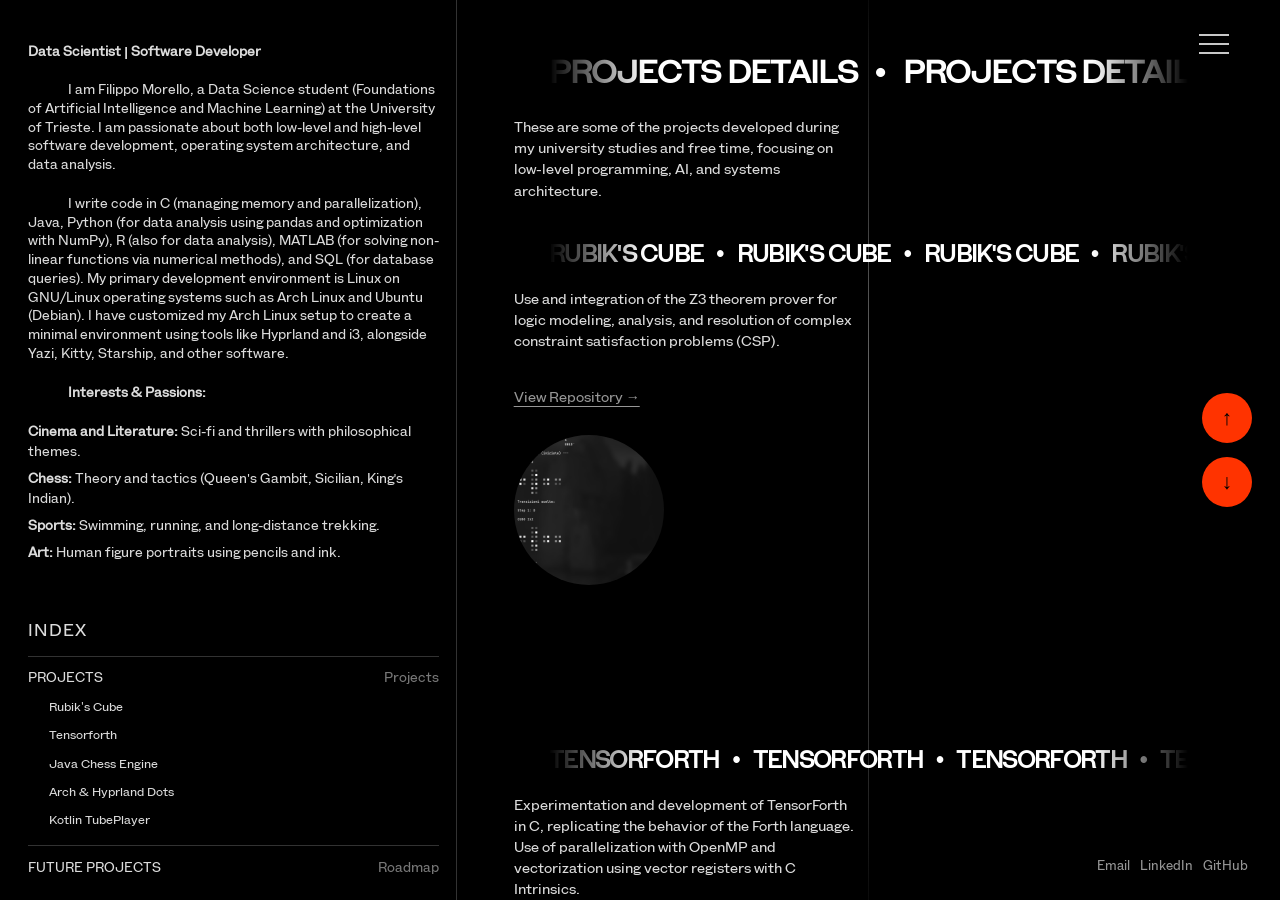
==== html/projects.html @ e390a2e4 "Update timeline layout, convert to English, and reorganize project structure" ====
<!DOCTYPE html>
<html lang="it">
<head>
    <meta charset="UTF-8">
    <meta name="viewport" content="width=device-width, initial-scale=1.0">
    <title>Filippo Morello - Projects</title>
    <link rel="stylesheet" href="../css/style.css">
</head>
<body>
    <div class="page" id="top">
        <div class="orientation">
            
            <!-- Left Pane (Verso) -->
            <div class="verso">
                <nav class="hamburger-nav">
                    <div class="hamburger-icon">
                        <span></span>
                        <span></span>
                        <span></span>
                    </div>
                                        <div class="hamburger-menu">
                        <a href="../index.html">Home</a>
                        <a href="projects.html">Projects</a>
                    </div>
                </nav>
                
                <div class="verso-index" id="about">
                    <p class="no-indent"><strong>Data Scientist | Software Developer</strong></p>
                    <p>I am Filippo Morello, a Data Science student (Foundations of Artificial Intelligence and Machine Learning) at the University of Trieste. I am passionate about both low-level and high-level software development, operating system architecture, and data analysis.</p>
                    <p>I write code in C (managing memory and parallelization), Java, Python (for data analysis using pandas and optimization with NumPy), R (also for data analysis), MATLAB (for solving non-linear functions via numerical methods), and SQL (for database queries). My primary development environment is Linux on GNU/Linux operating systems such as Arch Linux and Ubuntu (Debian). I have customized my Arch Linux setup to create a minimal environment using tools like Hyprland and i3, alongside Yazi, Kitty, Starship, and other software.</p>
                                        <p style="margin-top: 1em;"><strong>Interests & Passions:</strong></p>
                    <ul style="list-style-type: none; padding: 0; margin-top: 0.5em; line-height: 1.5;">
                        <li style="margin-bottom: 0.5em;"><strong>Cinema and Literature:</strong> Sci-fi and thrillers with philosophical themes.</li>
                        <li style="margin-bottom: 0.5em;"><strong>Chess:</strong> Theory and tactics (Queen's Gambit, Sicilian, King's Indian).</li>
                        <li style="margin-bottom: 0.5em;"><strong>Sports:</strong> Swimming, running, and long-distance trekking.</li>
                        <li style="margin-bottom: 0.5em;"><strong>Art:</strong> Human figure portraits using pencils and ink.</li>
                    </ul>
                    
                    <p class="contact" id="contact">
                        <a href="mailto:filippo.morello@proton.me">Email</a>
                        <a href="https://www.linkedin.com/in/filmor04/" target="_blank">LinkedIn</a>
                        <a href="https://github.com/Il-Moro" target="_blank">GitHub</a>
                    </p>
                </div>

                <div class="fonts" id="index-list">
                    <header class="section-header">
                        <h1>Index</h1>
                    </header>
                    
                    
                    <div class="item">
                        <a href="#projects">
                            <p class="item-details">
                                <span class="title">PROJECTS</span>
                                <span class="collaborator">Projects</span>
                            </p>
                        </a>
                        
                        <!-- Indented projects -->
                        <div class="sub-projects" style="padding-left: 1.5em; margin-top: 0.5em;">
                            <div class="item" style="border-top: none; padding: 0.4rem 0;">
                                <a href="#rubiks"><p class="item-details"><span class="title" style="text-transform: none; font-size: 0.9em;">Rubik's Cube</span></p></a>
                            </div>
                            <div class="item" style="border-top: none; padding: 0.4rem 0;">
                                <a href="#tensorforth"><p class="item-details"><span class="title" style="text-transform: none; font-size: 0.9em;">Tensorforth</span></p></a>
                            </div>
                            <div class="item" style="border-top: none; padding: 0.4rem 0;">
                                <a href="#chess"><p class="item-details"><span class="title" style="text-transform: none; font-size: 0.9em;">Java Chess Engine</span></p></a>
                            </div>
                            <div class="item" style="border-top: none; padding: 0.4rem 0;">
                                <a href="#dots"><p class="item-details"><span class="title" style="text-transform: none; font-size: 0.9em;">Arch & Hyprland Dots</span></p></a>
                            </div>
                            <div class="item" style="border-top: none; padding: 0.4rem 0;">
                                <a href="#tubeplayer"><p class="item-details"><span class="title" style="text-transform: none; font-size: 0.9em;">Kotlin TubePlayer</span></p></a>
                            </div>
                        </div>
                    </div>

                    <div class="item">
                        <a href="#future">
                            <p class="item-details">
                                <span class="title">FUTURE PROJECTS</span>
                                <span class="collaborator">Roadmap</span>
                            </p>
                        </a>
                    </div>

                    
                </div>
            </div>
            
            <!-- Right Pane (Recto) -->
            <div class="recto">
                
                <div id="projects" class="synopsis" style="padding-top: 4em; padding-bottom: 2em; min-height: auto;">
                    <div class="giant-index-block" style="margin-bottom: 1.5em; width: 100%;">
                        <div class="giant-word-container marquee-fade-container">
                            <h1 class="giant-word marquee-content" style="margin: 0; padding: 0; font-size: 2.5vw; color: #fff;">
                                Projects Details &nbsp; &bull; &nbsp; Projects Details &nbsp; &bull; &nbsp; Projects Details &nbsp; &bull; &nbsp; Projects Details &nbsp; &bull; &nbsp; Projects Details &nbsp; &bull; &nbsp; Projects Details &nbsp; &bull; &nbsp; Projects Details &nbsp; &bull; &nbsp; Projects Details &nbsp; &bull; &nbsp; 
                            </h1>
                        </div>
                    </div>
                    <p class="description" style="margin-top: 2em; text-align: left;">These are some of the projects developed during my university studies and free time, focusing on low-level programming, AI, and systems architecture.</p>
                </div>

                <div id="rubiks" class="synopsis" style="padding-top: 0;">
                    <div class="giant-index-block" style="margin-bottom: 1.5em; width: 100%;">
                        <div class="giant-word-container marquee-fade-container">
                            <h1 class="giant-word marquee-content" style="margin: 0; padding: 0; font-size: 1.8vw; color: #fff;">
                                Rubik's Cube &nbsp; &bull; &nbsp; Rubik's Cube &nbsp; &bull; &nbsp; Rubik's Cube &nbsp; &bull; &nbsp; Rubik's Cube &nbsp; &bull; &nbsp; Rubik's Cube &nbsp; &bull; &nbsp; Rubik's Cube &nbsp; &bull; &nbsp; Rubik's Cube &nbsp; &bull; &nbsp; Rubik's Cube &nbsp; &bull; &nbsp; 
                            </h1>
                        </div>
                    </div>
                    <p class="description" style="margin-top: 1em;">Use and integration of the Z3 theorem prover for logic modeling, analysis, and resolution of complex constraint satisfaction problems (CSP).<br><br> <a href="https://github.com/Il-Moro/Rubik-s_Cube" target="_blank">View Repository →</a></p>
                    <img src="../images/projects/a1.png" alt="Rubik's Cube Screenshot" style="width: 150px; height: 150px; border-radius: 50%; object-fit: cover; filter: grayscale(100%); transition: all 0.8s cubic-bezier(0.25, 1, 0.5, 1); cursor: crosshair; margin-top: 2em; display: block;" 
                    onmouseover="this.style.width='100%'; this.style.height=(this.naturalHeight / this.naturalWidth * this.parentElement.clientWidth) + 'px'; this.style.borderRadius='0'; this.style.filter='grayscale(0%)'" 
                    onmouseout="this.style.width='150px'; this.style.height='150px'; this.style.borderRadius='50%'; this.style.filter='grayscale(100%)'">
                </div>
                
                <div id="tensorforth" class="synopsis" style="padding-top: 0;">
                    <div class="giant-index-block" style="margin-bottom: 1.5em; width: 100%;">
                        <div class="giant-word-container marquee-fade-container">
                            <h1 class="giant-word marquee-content" style="margin: 0; padding: 0; font-size: 1.8vw; color: #fff;">
                                TensorForth &nbsp; &bull; &nbsp; TensorForth &nbsp; &bull; &nbsp; TensorForth &nbsp; &bull; &nbsp; TensorForth &nbsp; &bull; &nbsp; TensorForth &nbsp; &bull; &nbsp; TensorForth &nbsp; &bull; &nbsp; TensorForth &nbsp; &bull; &nbsp; TensorForth &nbsp; &bull; &nbsp; 
                            </h1>
                        </div>
                    </div>
                    <p class="description" style="margin-top: 1em;">Experimentation and development of TensorForth in C, replicating the behavior of the Forth language. Use of parallelization with OpenMP and vectorization using vector registers with C Intrinsics.<br><br> <a href="https://github.com/Il-Moro/PAPProjects" target="_blank">View Repository →</a></p>
                </div>

                <div id="chess" class="synopsis" style="padding-top: 0;">
                    <div class="giant-index-block" style="margin-bottom: 1.5em; width: 100%;">
                        <div class="giant-word-container marquee-fade-container">
                            <h1 class="giant-word marquee-content" style="margin: 0; padding: 0; font-size: 1.8vw; color: #fff;">
                                Java Chess Engine &nbsp; &bull; &nbsp; Java Chess Engine &nbsp; &bull; &nbsp; Java Chess Engine &nbsp; &bull; &nbsp; Java Chess Engine &nbsp; &bull; &nbsp; Java Chess Engine &nbsp; &bull; &nbsp; Java Chess Engine &nbsp; &bull; &nbsp; Java Chess Engine &nbsp; &bull; &nbsp; Java Chess Engine &nbsp; &bull; &nbsp; 
                            </h1>
                        </div>
                    </div>
                    <p class="description" style="margin-top: 1em;">Design and development of a chess engine with a Swing graphical interface. Implementation of the artificial intelligence decision-making logic using the Minimax algorithm with Alpha-Beta pruning, plus a solid structure of automated test suites via JUnit 5. Use of Git versioning, CI, and GitHub Actions.<br><br> <a href="https://github.com/Il-Moro/Chess-engine" target="_blank">View Repository →</a></p>
                    <img src="../images/projects/a2.png" alt="Chess Engine Screenshot" style="width: 150px; height: 150px; border-radius: 50%; object-fit: cover; filter: grayscale(100%); transition: all 0.8s cubic-bezier(0.25, 1, 0.5, 1); cursor: crosshair; margin-top: 2em; display: block;" 
                    onmouseover="this.style.width='100%'; this.style.height=(this.naturalHeight / this.naturalWidth * this.parentElement.clientWidth) + 'px'; this.style.borderRadius='0'; this.style.filter='grayscale(0%)'" 
                    onmouseout="this.style.width='150px'; this.style.height='150px'; this.style.borderRadius='50%'; this.style.filter='grayscale(100%)'">
                </div>

                <div id="dots" class="synopsis" style="padding-top: 0;">
                    <div class="giant-index-block" style="margin-bottom: 1.5em; width: 100%;">
                        <div class="giant-word-container marquee-fade-container">
                            <h1 class="giant-word marquee-content" style="margin: 0; padding: 0; font-size: 1.8vw; color: #fff;">
                                Arch & Hyprland Dots &nbsp; &bull; &nbsp; Arch & Hyprland Dots &nbsp; &bull; &nbsp; Arch & Hyprland Dots &nbsp; &bull; &nbsp; Arch & Hyprland Dots &nbsp; &bull; &nbsp; Arch & Hyprland Dots &nbsp; &bull; &nbsp; Arch & Hyprland Dots &nbsp; &bull; &nbsp; Arch & Hyprland Dots &nbsp; &bull; &nbsp; Arch & Hyprland Dots &nbsp; &bull; &nbsp; 
                            </h1>
                        </div>
                    </div>
                    <p class="description" style="margin-top: 1em;">Customization of the development environment on Arch Linux, integrating a dedicated repository for dotfiles, Zsh scripts, and Makefiles to automate the installation and configuration of a new environment based on tiling window managers (Hyprland, i3) and terminal tools (Waybar, Yazi, Kitty, Neovim).<br><br> <a href="https://github.com/Il-Moro/hyprland-arch" target="_blank">View Repository →</a></p>
                </div>

                <div id="tubeplayer" class="synopsis" style="padding-top: 0;">
                    <div class="giant-index-block" style="margin-bottom: 1.5em; width: 100%;">
                        <div class="giant-word-container marquee-fade-container">
                            <h1 class="giant-word marquee-content" style="margin: 0; padding: 0; font-size: 1.8vw; color: #fff;">
                                Kotlin TubePlayer &nbsp; &bull; &nbsp; Kotlin TubePlayer &nbsp; &bull; &nbsp; Kotlin TubePlayer &nbsp; &bull; &nbsp; Kotlin TubePlayer &nbsp; &bull; &nbsp; Kotlin TubePlayer &nbsp; &bull; &nbsp; Kotlin TubePlayer &nbsp; &bull; &nbsp; Kotlin TubePlayer &nbsp; &bull; &nbsp; Kotlin TubePlayer &nbsp; &bull; &nbsp; 
                            </h1>
                        </div>
                    </div>
                    <p class="description" style="margin-top: 1em;">Mobile application (Vibe Coded) for background media streaming. Built with Jetpack Compose for a modern and fluid interface, utilizing Media3 ExoPlayer and NewPipeExtractor for managing and playing playlists and audio/video content.<br><br> <a href="https://github.com/Il-Moro/tubePlayer" target="_blank">View Repository →</a></p>
                </div>
                
                <div id="future" class="synopsis" style="padding-top: 0;">
                    <div class="giant-index-block" style="margin-bottom: 1.5em; width: 100%;">
                        <div class="giant-word-container marquee-fade-container">
                            <h1 class="giant-word marquee-content" style="margin: 0; padding: 0; font-size: 2.5vw; color: #fff;">
                                Future Projects &nbsp; &bull; &nbsp; Future Projects &nbsp; &bull; &nbsp; Future Projects &nbsp; &bull; &nbsp; Future Projects &nbsp; &bull; &nbsp; Future Projects &nbsp; &bull; &nbsp; Future Projects &nbsp; &bull; &nbsp; Future Projects &nbsp; &bull; &nbsp; Future Projects &nbsp; &bull; &nbsp; 
                            </h1>
                        </div>
                    </div>
                    <p class="description" style="margin-top: 1em;"><strong>Upcoming Roadmap:</strong> I am working on my thesis project, which involves studying the allometry of insects, specifically dragonflies, to evaluate the feasibility of a real model for hovering rather than helical flight. The ultimate goal of this project is to train an RL (Reinforcement Learning) model that simulates flight.</p>
                </div>

                </div>

        </div>
    </div>
    
    <div class="scroll-arrows" style="position: fixed; right: 2em; top: 50%; transform: translateY(-50%); display: flex; flex-direction: column; gap: 1em; z-index: 1000;">
        <button id="scroll-up" style="width: 50px; height: 50px; border-radius: 50%; background-color: #ff3300; border: none; color: black; font-size: 1.5rem; cursor: pointer; display: flex; justify-content: center; align-items: center; transition: transform 0.3s ease; box-shadow: 0 4px 12px rgba(0,0,0,0.5);" onmouseover="this.style.transform='scale(1.1)'" onmouseout="this.style.transform='scale(1)'">↑</button>
        <button id="scroll-down" style="width: 50px; height: 50px; border-radius: 50%; background-color: #ff3300; border: none; color: black; font-size: 1.5rem; cursor: pointer; display: flex; justify-content: center; align-items: center; transition: transform 0.3s ease; box-shadow: 0 4px 12px rgba(0,0,0,0.5);" onmouseover="this.style.transform='scale(1.1)'" onmouseout="this.style.transform='scale(1)'">↓</button>
    </div>

    <script>
        document.addEventListener('DOMContentLoaded', () => {
            const recto = document.querySelector('.recto');
            const sections = document.querySelectorAll('.recto .synopsis');
            const upBtn = document.getElementById('scroll-up');
            const downBtn = document.getElementById('scroll-down');

            const getOffsets = () => {
                const isMobile = window.innerWidth <= 768;
                return Array.from(sections).map(s => isMobile ? s.getBoundingClientRect().top + window.scrollY : s.offsetTop);
            };

            upBtn.addEventListener('click', () => {
                const isMobile = window.innerWidth <= 768;
                const scrollPos = isMobile ? window.scrollY : recto.scrollTop;
                const offsets = getOffsets();
                
                for (let i = offsets.length - 1; i >= 0; i--) {
                    if (offsets[i] < scrollPos - 10) {
                        isMobile ? window.scrollTo({ top: offsets[i], behavior: 'smooth' }) : recto.scrollTo({ top: offsets[i], behavior: 'smooth' });
                        return;
                    }
                }
                isMobile ? window.scrollTo({ top: 0, behavior: 'smooth' }) : recto.scrollTo({ top: 0, behavior: 'smooth' });
            });

            downBtn.addEventListener('click', () => {
                const isMobile = window.innerWidth <= 768;
                const scrollPos = isMobile ? window.scrollY : recto.scrollTop;
                const offsets = getOffsets();
                
                for (let i = 0; i < offsets.length; i++) {
                    if (offsets[i] > scrollPos + 10) {
                        isMobile ? window.scrollTo({ top: offsets[i], behavior: 'smooth' }) : recto.scrollTo({ top: offsets[i], behavior: 'smooth' });
                        return;
                    }
                }
            });
        });
    </script>
</body>
</html>
---- css/style.css ----
@font-face {
    font-family: 'Attendant';
    src: url('../sources/Attendant0.3-Medium.woff2') format('woff2');
    font-weight: 500;
    font-style: normal;
}
@font-face {
    font-family: 'Field Grot';
    src: url('../sources/Field_Grot_Wide_0624_Trial-Regular.woff') format('woff');
    font-weight: 400;
    font-style: normal;
}
@import url('https://fonts.googleapis.com/css2?family=Abril+Fatface&display=swap');

html, body {
    margin: 0;
    padding: 0;
    scroll-behavior: smooth;
    background-color: rgb(0,0,0);
    color: rgb(220, 220, 220);
    font-family: 'Field Grot', sans-serif;
    font-size: 1.1vw;
    line-height: 1.4;
    -webkit-font-smoothing: antialiased;
    overflow: hidden; /* Blocca lo scroll della pagina intera, scorrono solo le colonne */
}

::-webkit-scrollbar {
    display: none;
}

a {
    color: inherit;
    text-decoration: none;
    transition: color 0.3s ease;
}
a:hover {
    color: #fff;
    text-decoration: underline;
}

.orientation {
    display: flex;
    flex-direction: row;
    height: 100vh;
}

.verso, .recto {
    padding: 2em 1.2em 4em 2em;
    border-right: 1px solid rgb(50,50,50);
    overflow-y: scroll;
    overflow-x: hidden;
}

.verso {
    flex: 1;
    padding-bottom: 10em;
}

.recto {
    flex: 2;
    border-right: 0;
    padding: 0;
    background: linear-gradient(to bottom, rgba(100,100,100,0.1), rgba(200,200,200,0.6), rgba(100,100,100,0.1)) no-repeat center / 1px 100%;
    padding-bottom: 10em;
}

/* Navigazione Verso */
nav {
    margin-bottom: 2.5em;
    font-size: 1.2rem;
}
nav .home {
    font-size: 2rem;
    font-weight: 700;
    display: block;
    margin-bottom: 0.5em;
    letter-spacing: -0.03em;
}
nav .nav-links {
    position: fixed;
    top: 2em;
    right: 3em;
    display: flex;
    flex-direction: row;
    gap: 3em;
    z-index: 1000;
}
nav .nav-links a {
    font-size: 2rem;
    font-weight: 700;
    text-transform: uppercase;
    text-decoration: none;
    letter-spacing: -0.02em;
    transition: all 0.3s ease;
    color: rgb(200, 200, 200);
    border: none;
    padding: 0;
}
nav .nav-links a:hover {
    color: #fff;
    text-decoration: none;
    background: transparent;
    transform: translateY(-2px);
}

/* Testo Verso */
.verso-index {
    font-size: 0.95rem;
}
.verso-index p {
    margin-bottom: 1.5em;
    text-indent: 3em;
}
.verso-index p.no-indent {
    text-indent: 0;
}
.verso-index p.contact {
    position: fixed;
    bottom: 2em;
    right: 2.5em;
    z-index: 100;
    text-indent: 0;
    margin: 0;
    color: rgb(150, 150, 150);
    font-size: 0.9rem;
    background: transparent;
    padding: 0;
    display: flex;
    gap: 0.8em;
}
.verso-index p.contact a {
    text-decoration: none;
    transition: color 0.3s ease;
}
.verso-index p.contact a:hover {
    color: #fff;
    text-decoration: underline;
}

/* Elenco Progetti Verso */
.section-header {
    margin-top: 4em;
    margin-bottom: 1em;
}
.section-header h1 {
    font-size: 1.2rem;
    font-weight: 500;
    text-transform: uppercase;
    letter-spacing: 0.05em;
}
.item {
    border-top: 1px solid rgb(50,50,50);
    padding: 0.8rem 0;
    transition: color 0.3s ease, padding-left 0.3s ease;
}
.item:hover {
    color: #fff;
    cursor: pointer;
    padding-left: 0.5rem;
}
.item-details {
    display: flex;
    justify-content: space-between;
    margin: 0;
    font-size: 0.95rem;
}
.collaborator {
    color: rgb(120,120,120);
}

/* Recto (Right side) styles */
.synopsis {
    padding: 4em 4em;
    min-height: 50vh;
}

/* Giant Index Style at the top of Recto */
.giant-index-block {
    margin-bottom: 0.2rem;
}
.giant-labels {
    display: grid;
    grid-template-columns: 1fr 1fr;
    font-size: 0.9rem;
    color: rgb(80, 80, 80);
    margin-bottom: 0.2rem;
    padding: 0 4em; /* Match synopsis padding */
}
.gl-left {
    /* far left */
}
.gl-right {
    /* starts at central line */
    padding-left: 1em; 
}
.giant-word-container {
    overflow: hidden;
    white-space: nowrap;
    width: 100%;
}
.marquee-content {
    display: inline-block;
    animation: marquee 30s linear infinite;
}
.marquee-content:hover {
    animation-play-state: paused;
}
@keyframes marquee {
    0% { transform: translateX(0); }
    100% { transform: translateX(-50%); }
}

.giant-word {
    font-family: 'Field Grot', sans-serif;
    font-size: 3.5vw;
    line-height: 0.95;
    font-weight: 400;
    color: rgb(220, 220, 220);
    display: inline-block;
    letter-spacing: -0.02em;
    padding: 0 0.5em; /* Optical alignment */
    text-transform: uppercase;
}
.giant-word:hover {
    color: rgb(150, 150, 150);
    text-decoration: none;
}

.recto h1 {
    font-size: 4rem;
    font-weight: 700;
    margin-bottom: 0.2em;
    margin-left: 0;
    letter-spacing: -0.03em;
}
.description {
    font-size: 1rem;
    width: 48%; /* Keep strictly left of center */
    margin-left: 0;
    line-height: 1.5;
}
.description a {
    text-decoration: underline;
    text-decoration-thickness: 1px;
    text-underline-offset: 4px;
    color: rgb(150,150,150);
    font-size: 1rem;
    display: inline-block;
    margin-top: 1em;
}
.description a:hover {
    color: #fff;
}

/* Responsive */
@media (max-width: 768px) {
    html, body {
        font-size: 16px;
        overflow: auto; /* Riabilita lo scroll nativo su mobile */
    }
    .orientation {
        flex-direction: column;
        height: auto;
    }
    .verso {
        border-right: none;
        border-bottom: 1px solid rgb(50,50,50);
        overflow-y: visible;
        padding-bottom: 2em;
    }
    .recto {
        overflow-y: visible;
        background: none; /* Rimuoviamo la linea divisoria centrale su mobile */
    }
    .recto h1, .description {
        margin-left: 0;
    }
    .description {
        width: 100%; /* Fix width on mobile */
    }
    .synopsis {
        min-height: auto;
        padding: 2em 1em;
    }
    .verso-index p.contact {
        position: relative;
        bottom: auto;
        right: auto;
        margin-top: 3em;
        padding: 0;
        justify-content: center;
        width: 100%;
    }
    .giant-index-block h1.giant-word {
        font-size: 8vw !important;
    }
}

/* Hamburger Menu */
.hamburger-nav {
    position: fixed;
    top: 2em;
    right: 3em;
    z-index: 1000;
}
.hamburger-icon {
    width: 30px;
    height: 20px;
    display: flex;
    flex-direction: column;
    justify-content: space-between;
    cursor: pointer;
    padding: 10px; /* larger clickable area */
    margin: -10px;
}
.hamburger-icon span {
    display: block;
    height: 2px;
    background-color: rgb(200, 200, 200);
    transition: all 0.3s ease;
}
.hamburger-menu {
    position: absolute;
    top: 100%;
    right: 0;
    margin-top: 1em;
    background: transparent;
    border: none;
    display: flex;
    flex-direction: column;
    align-items: flex-end;
    gap: 0.5em;
    padding: 0;
    opacity: 0;
    visibility: hidden;
    transform: translateY(-10px);
    transition: all 0.3s ease;
}
.hamburger-nav:hover .hamburger-menu {
    opacity: 1;
    visibility: visible;
    transform: translateY(0);
}
.hamburger-menu a {
    font-size: 1.2rem;
    font-weight: 700;
    text-transform: uppercase;
    color: rgb(200, 200, 200);
    text-decoration: none;
    white-space: nowrap;
    transition: color 0.3s;
}
.hamburger-menu a:hover {
    color: #fff;
}

/* Marquee Fade */
.marquee-fade-container {
    -webkit-mask-image: linear-gradient(to right, transparent, black 15%, black 85%, transparent);
    mask-image: linear-gradient(to right, transparent, black 15%, black 85%, transparent);
    width: 90%;
    margin: 0 auto;
}

/* Timeline Path Page */
.timeline-container {
    position: relative;
    width: 100%;
    margin: 4em auto;
    padding: 2em 0;
    min-height: 80vh;
}
.timeline-line {
    position: absolute;
    left: 50%;
    top: 0;
    bottom: 0;
    width: 2px;
    background: rgb(40,40,40);
    transform: translateX(-50%);
}
.timeline-progress {
    position: absolute;
    left: 50%;
    top: 0;
    width: 2px;
    background: #fff;
    transform: translateX(-50%);
    height: 0%;
    transition: height 0.2s ease-out;
}
.timeline-progress::after {
    content: '▼';
    position: absolute;
    bottom: -10px;
    left: 50%;
    transform: translateX(-50%);
    color: #fff;
    font-size: 1.2rem;
}
.timeline-node {
    display: flex;
    justify-content: space-between;
    align-items: flex-start;
    margin: 8em 0;
    position: relative;
    opacity: 0.2;
    transition: opacity 0.6s ease;
}
.timeline-node.active {
    opacity: 1;
}
.timeline-left, .timeline-right {
    width: 45%;
}
.timeline-left {
    text-align: right;
    padding-right: 1.5em;
    box-sizing: border-box;
}
.timeline-right {
    text-align: left;
    padding-left: 1.5em;
    padding-right: 2em;
    box-sizing: border-box;
}
.timeline-dot {
    position: absolute;
    left: 50%;
    top: 0;
    transform: translateX(-50%);
    width: 14px;
    height: 14px;
    background: rgb(40,40,40);
    border-radius: 50%;
    transition: background 0.6s ease, box-shadow 0.6s ease;
}
.timeline-node.active .timeline-dot {
    background: #fff;
    box-shadow: 0 0 10px #fff;
}
.timeline-title {
    font-size: 1.8rem;
    font-weight: 700;
    margin: 0 0 0.5em 0;
    line-height: 1.2;
    color: #fff;
}
.timeline-subtitle {
    font-size: 1.15rem;
    font-weight: 400;
    color: rgb(150,150,150);
    margin: 0.5em 0;
    line-height: 1.4;
}
.timeline-date {
    font-size: 1.2rem;
    color: rgb(150, 150, 150);
    margin-top: 0.5em;
    font-style: italic;
}
.timeline-description {
    font-size: 1.15rem;
    color: rgb(150, 150, 150);
    line-height: 1.5;
    margin: 0 0 0.5em 0;
}
.timeline-description strong {
    color: #fff;
}

@media (max-width: 768px) {
    .timeline-node {
        flex-direction: column;
        align-items: flex-start;
        margin: 4em 0;
    }
    .timeline-line, .timeline-progress, .timeline-dot {
        left: 0;
        transform: none;
    }
    .timeline-progress::after {
        left: 0;
        transform: translateX(-40%);
    }
    .timeline-left, .timeline-right {
        width: 100%;
        padding-left: 2em;
        padding-right: 2em;
        text-align: left;
    }
    .timeline-left {
        margin-bottom: 1em;
    }
}
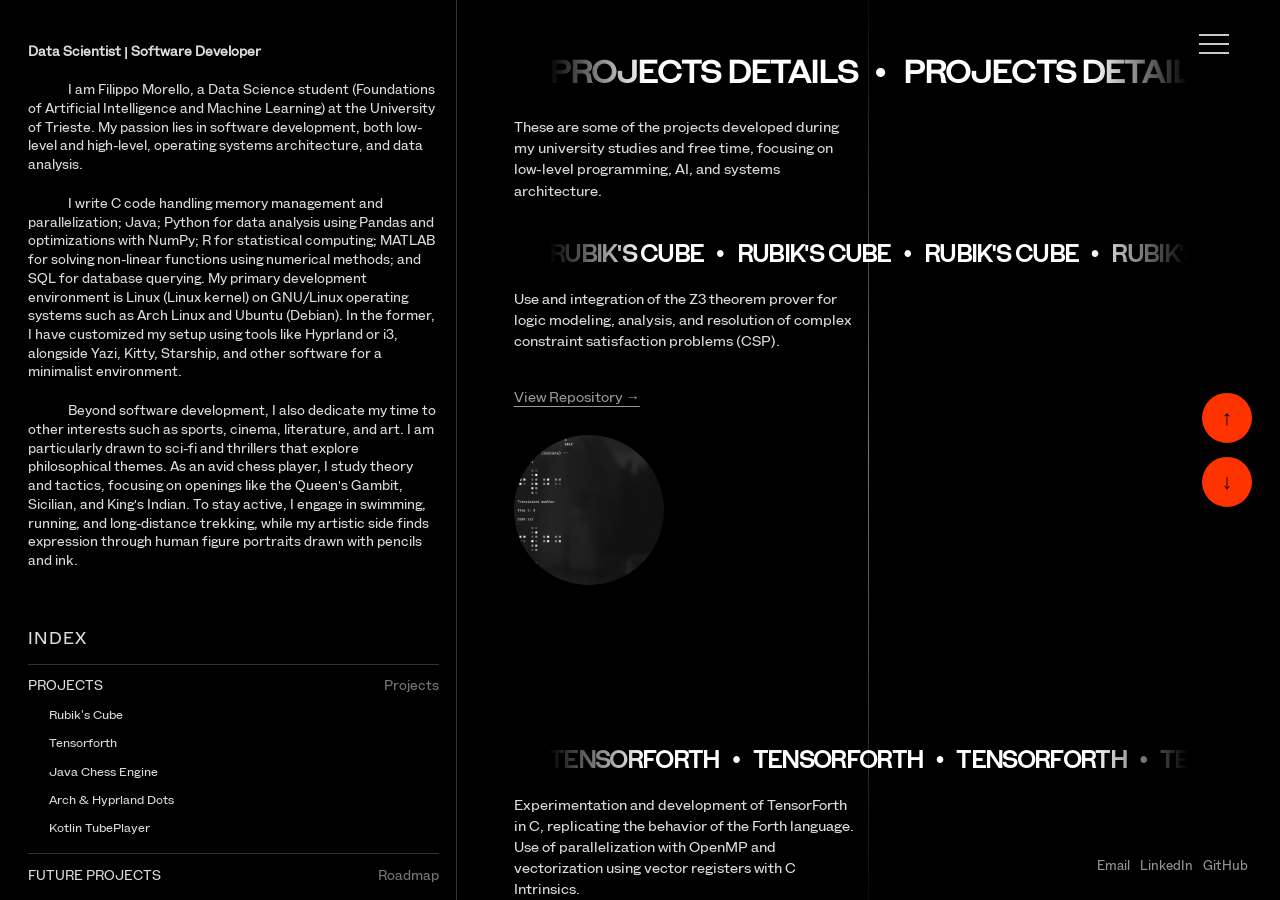
==== commit f7b7f496: "Fix texts and adjust verso pane interests" ====
--- a/html/projects.html
+++ b/html/projects.html
@@ -25,17 +25,10 @@
                 </nav>
                 
                 <div class="verso-index" id="about">
-                    <p class="no-indent"><strong>Data Scientist | Software Developer</strong></p>
-                    <p>I am Filippo Morello, a Data Science student (Foundations of Artificial Intelligence and Machine Learning) at the University of Trieste. I am passionate about both low-level and high-level software development, operating system architecture, and data analysis.</p>
-                    <p>I write code in C (managing memory and parallelization), Java, Python (for data analysis using pandas and optimization with NumPy), R (also for data analysis), MATLAB (for solving non-linear functions via numerical methods), and SQL (for database queries). My primary development environment is Linux on GNU/Linux operating systems such as Arch Linux and Ubuntu (Debian). I have customized my Arch Linux setup to create a minimal environment using tools like Hyprland and i3, alongside Yazi, Kitty, Starship, and other software.</p>
-                                        <p style="margin-top: 1em;"><strong>Interests & Passions:</strong></p>
-                    <ul style="list-style-type: none; padding: 0; margin-top: 0.5em; line-height: 1.5;">
-                        <li style="margin-bottom: 0.5em;"><strong>Cinema and Literature:</strong> Sci-fi and thrillers with philosophical themes.</li>
-                        <li style="margin-bottom: 0.5em;"><strong>Chess:</strong> Theory and tactics (Queen's Gambit, Sicilian, King's Indian).</li>
-                        <li style="margin-bottom: 0.5em;"><strong>Sports:</strong> Swimming, running, and long-distance trekking.</li>
-                        <li style="margin-bottom: 0.5em;"><strong>Art:</strong> Human figure portraits using pencils and ink.</li>
-                    </ul>
-                    
+                    <p class="no-indent"><strong>Data Scientist | Software Developer </strong></p>
+                    <p>I am Filippo Morello, a Data Science student (Foundations of Artificial Intelligence and Machine Learning) at the University of Trieste. My passion lies in software development, both low-level and high-level, operating systems architecture, and data analysis.</p>
+                    <p>I write C code handling memory management and parallelization; Java; Python for data analysis using Pandas and optimizations with NumPy; R for statistical computing; MATLAB for solving non-linear functions using numerical methods; and SQL for database querying. My primary development environment is Linux (Linux kernel) on GNU/Linux operating systems such as Arch Linux and Ubuntu (Debian). In the former, I have customized my setup using tools like Hyprland or i3, alongside Yazi, Kitty, Starship, and other software for a minimalist environment.</p>
+                    <p>Beyond software development, I also dedicate my time to other interests such as sports, cinema, literature, and art. I am particularly drawn to sci-fi and thrillers that explore philosophical themes. As an avid chess player, I study theory and tactics, focusing on openings like the Queen's Gambit, Sicilian, and King's Indian. To stay active, I engage in swimming, running, and long-distance trekking, while my artistic side finds expression through human figure portraits drawn with pencils and ink.</p>
                     <p class="contact" id="contact">
                         <a href="mailto:filippo.morello@proton.me">Email</a>
                         <a href="https://www.linkedin.com/in/filmor04/" target="_blank">LinkedIn</a>
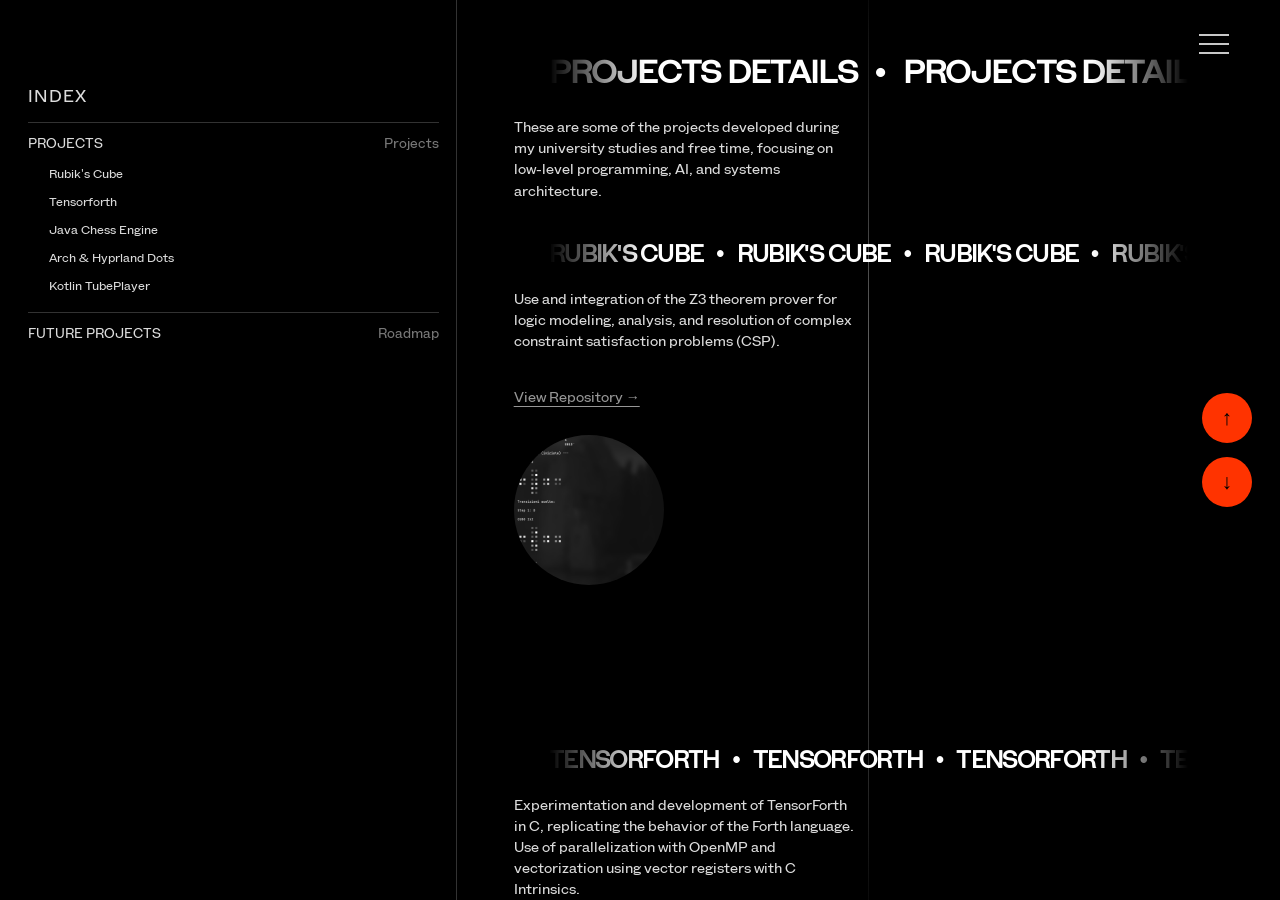
==== commit e4f27815: "Remove redundant about section from projects page" ====
--- a/html/projects.html
+++ b/html/projects.html
@@ -23,18 +23,6 @@
                         <a href="projects.html">Projects</a>
                     </div>
                 </nav>
-                
-                <div class="verso-index" id="about">
-                    <p class="no-indent"><strong>Data Scientist | Software Developer </strong></p>
-                    <p>I am Filippo Morello, a Data Science student (Foundations of Artificial Intelligence and Machine Learning) at the University of Trieste. My passion lies in software development, both low-level and high-level, operating systems architecture, and data analysis.</p>
-                    <p>I write C code handling memory management and parallelization; Java; Python for data analysis using Pandas and optimizations with NumPy; R for statistical computing; MATLAB for solving non-linear functions using numerical methods; and SQL for database querying. My primary development environment is Linux (Linux kernel) on GNU/Linux operating systems such as Arch Linux and Ubuntu (Debian). In the former, I have customized my setup using tools like Hyprland or i3, alongside Yazi, Kitty, Starship, and other software for a minimalist environment.</p>
-                    <p>Beyond software development, I also dedicate my time to other interests such as sports, cinema, literature, and art. I am particularly drawn to sci-fi and thrillers that explore philosophical themes. As an avid chess player, I study theory and tactics, focusing on openings like the Queen's Gambit, Sicilian, and King's Indian. To stay active, I engage in swimming, running, and long-distance trekking, while my artistic side finds expression through human figure portraits drawn with pencils and ink.</p>
-                    <p class="contact" id="contact">
-                        <a href="mailto:filippo.morello@proton.me">Email</a>
-                        <a href="https://www.linkedin.com/in/filmor04/" target="_blank">LinkedIn</a>
-                        <a href="https://github.com/Il-Moro" target="_blank">GitHub</a>
-                    </p>
-                </div>
 
                 <div class="fonts" id="index-list">
                     <header class="section-header">
